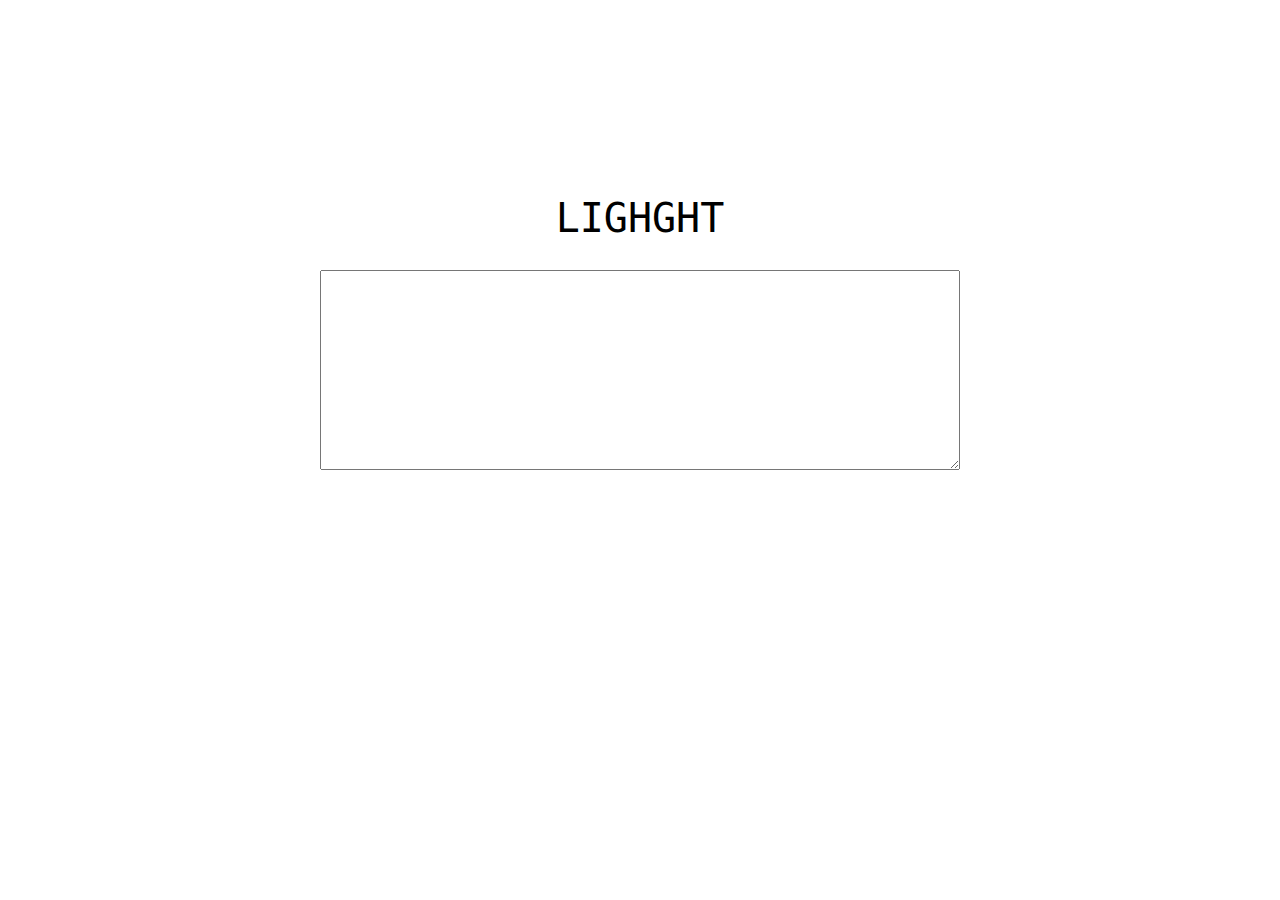
==== index.html @ e9623f9c "initial commit (oops)" ====
<!DOCTYPE html>
<html>
<head>
	<meta charset="utf-8">
	<meta name="viewport" content="width=device-width, initial-scale=1">
	<title>[[Insert Title]]</title>

	<meta name="description" content="[[Insert Description]]">
	<meta property="og:image" content="[[Insert Absolute Path]]">

	<link href="css/style.css" rel="stylesheet">
</head>

<body>

<h1 class="loud-voice">LIGHGHT</h1>

<textarea id="textfield" type="text">
</textarea>

<div id="result"></div>
	

<script src="static/silent-letters.js"></script>
<script>
	
	

	// Initialize the WebAssembly module
	Module().then((Module) => {
		console.log("We're inside.");

		// Create an instance of CMU_Dict
		const dict = new Module.CMU_Dict();

		const $textfield = document.querySelector('#textfield');
		$textfield.addEventListener('input', (event) => {
			const text = $textfield.value;
			const words = text.split(" ");
			console.log(words);

			let results = "";

			words.forEach((word) => {
				const pronunciations = dict.find_phones(word) || [""];
				console.log(pronunciations);

				const prefix = "<span class='silent-letters'>";
				const suffix = "</span>";

				const marked_word = Module.get_word_with_marked_silent_letters(word, pronunciations, prefix, suffix, false, "");

				results += marked_word + " ";
				console.log(marked_word);



			})

			
			document.querySelector('#result').innerHTML = results;
			$silentLetters = document.querySelectorAll('.silent-letters');
			$silentLetters.forEach((span) => {
				const clone = span.cloneNode(true);
				span.parentNode.insertBefore(clone, span.nextSibling)
			})
		

			
		})
		

		
  });
</script>
</body>

</html>
---- css/style.css ----
@import 'reset.css';
@import 'setup.css';

:root {
	--neutral-0: 		#FFFFFF;
	--neutral-20:		#FAFAFA;
	--neutral-30:		#F7F7F7;
	--neutral-50:		#F2F2F2;
	--neutral-100:		#E5E5E5;
	--neutral-200: 	#CCCCCC;
	--neutral-300: 	#B2B2B2;
	--neutral-400: 	#999999;
	--neutral-500:		#808080;
	--neutral-600:		#666666;
	--neutral-700:		#4D4D4D;
	--neutral-800:		#333333;
	--neutral-900:		#1A1A1A;
	--neutral-1000:	#000000;

	--bg-color: var(--neutral-0);
}

body {
	background-color: var(--bg-color);
	height: 100vh;
	display: flex;
	flex-direction: column;
	gap: 2rem;
	justify-content: center;
	align-items: center;
	font-family: monospace;
}

.silent-letters {
	background-color: lightcoral;
}

textarea, #result {
	width: max(50vw, 350px);
	min-height: max(20vh, 200px);
	font-family: monospace;
	font-size: 1.3rem;
	line-height: 1.5;

}

.loud-voice {
	font-size: 2.5rem;
}
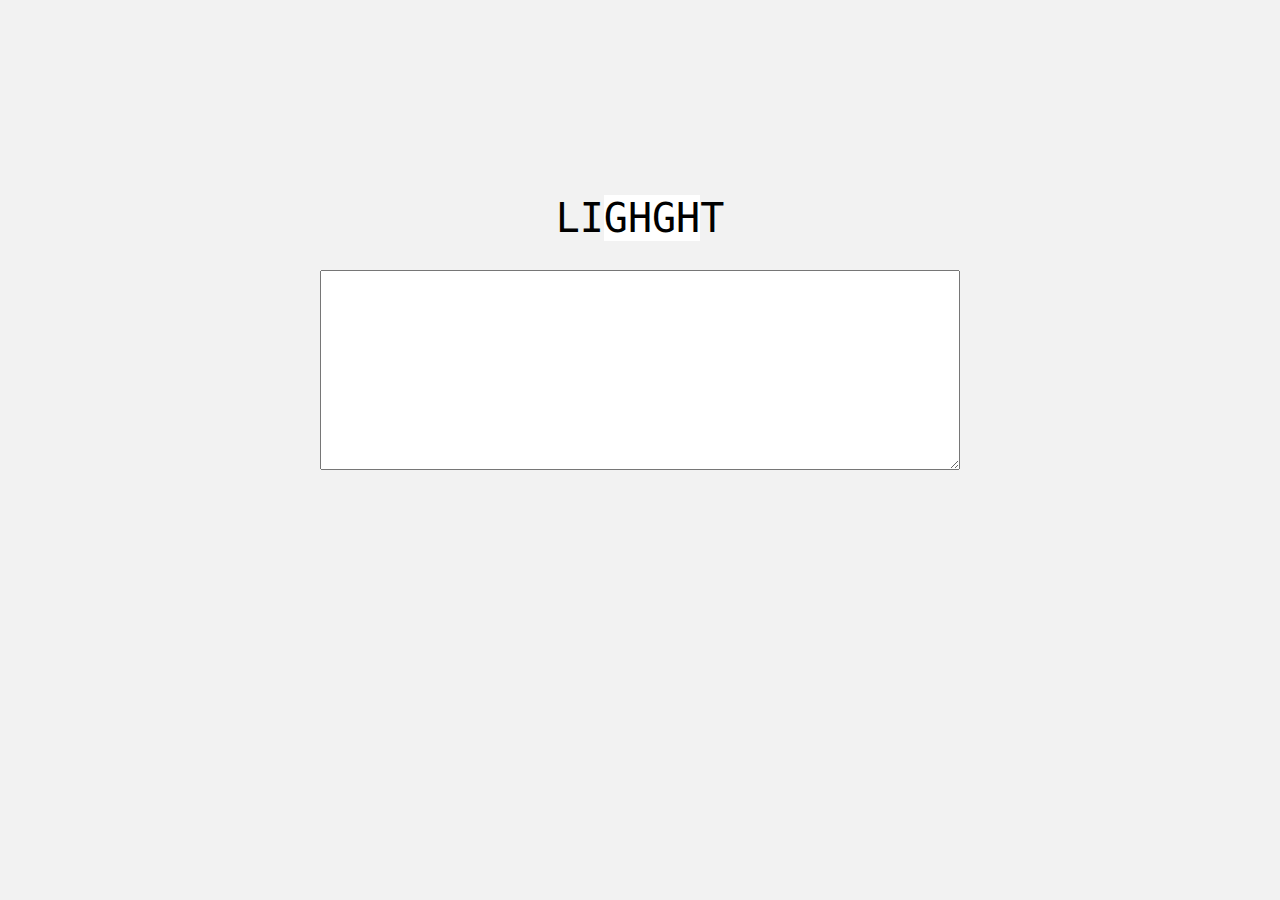
==== commit ec7f944c: "added silent cancer" ====
--- a/index.html
+++ b/index.html
@@ -13,7 +13,7 @@
 
 <body>
 
-<h1 class="loud-voice">LIGHGHT</h1>
+<h1 class="loud-voice">LI<span class='silent-letters'>GH</span><span class='silent-letters'>GH</span>T</h1>
 
 <textarea id="textfield" type="text">
 </textarea>
@@ -28,38 +28,46 @@
 
 	// Initialize the WebAssembly module
 	Module().then((Module) => {
-		console.log("We're inside.");
+
 
 		// Create an instance of CMU_Dict
 		const dict = new Module.CMU_Dict();
 
+		// split up textfield into words
 		const $textfield = document.querySelector('#textfield');
 		$textfield.addEventListener('input', (event) => {
 			const text = $textfield.value;
 			const words = text.split(" ");
-			console.log(words);
 
 			let results = "";
 
 			words.forEach((word) => {
-				const pronunciations = dict.find_phones(word) || [""];
-				console.log(pronunciations);
+				let pronunciations = "";
+				try {
+					pronunciations = dict.find_phones(word);
+				}
+				catch(error) {
+					console.error(word + " not found in dictionary.");
+				}
 
 				const prefix = "<span class='silent-letters'>";
 				const suffix = "</span>";
 
-				const marked_word = Module.get_word_with_marked_silent_letters(word, pronunciations, prefix, suffix, false, "");
-
+				let marked_word = word;
+				if (pronunciations) {
+					try {
+						marked_word = Module.get_word_with_marked_silent_letters(word, pronunciations, prefix, suffix, false, "");
+					}
+					catch(error) {
+						console.error("Unable to find silent letters in: " + word);
+					}
+				}
 				results += marked_word + " ";
-				console.log(marked_word);
-
-
-
 			})
 
 			
-			document.querySelector('#result').innerHTML = results;
-			$silentLetters = document.querySelectorAll('.silent-letters');
+			result.innerHTML = results;
+			$silentLetters = result.querySelectorAll('.silent-letters');
 			$silentLetters.forEach((span) => {
 				const clone = span.cloneNode(true);
 				span.parentNode.insertBefore(clone, span.nextSibling)
@@ -68,6 +76,25 @@
 
 			
 		})
+
+		// Function to handle the event
+		function silentCancer() {
+			silentLetterSpans = document.querySelectorAll('.silent-letters');
+			randomIndex = Math.floor(Math.random() * silentLetterSpans.length)
+			cancer = silentLetterSpans[randomIndex];
+			const clone = cancer.cloneNode(true);
+			cancer.parentNode.insertBefore(clone, cancer.nextSibling)
+		}
+
+		// Check every second (1000 milliseconds)
+		setInterval(() => {
+			// Generate a random number between 0 and 99
+			const randomChance = Math.floor(Math.random() * 100);
+
+			if (randomChance < 20) {
+				silentCancer();
+			}
+		}, 1000);
 		
 
 		
--- a/css/style.css
+++ b/css/style.css
@@ -17,7 +17,7 @@
 	--neutral-900:		#1A1A1A;
 	--neutral-1000:	#000000;
 
-	--bg-color: var(--neutral-0);
+	--bg-color: var(--neutral-50);
 }
 
 body {
@@ -32,7 +32,7 @@
 }
 
 .silent-letters {
-	background-color: lightcoral;
+	background-color: white;
 }
 
 textarea, #result {
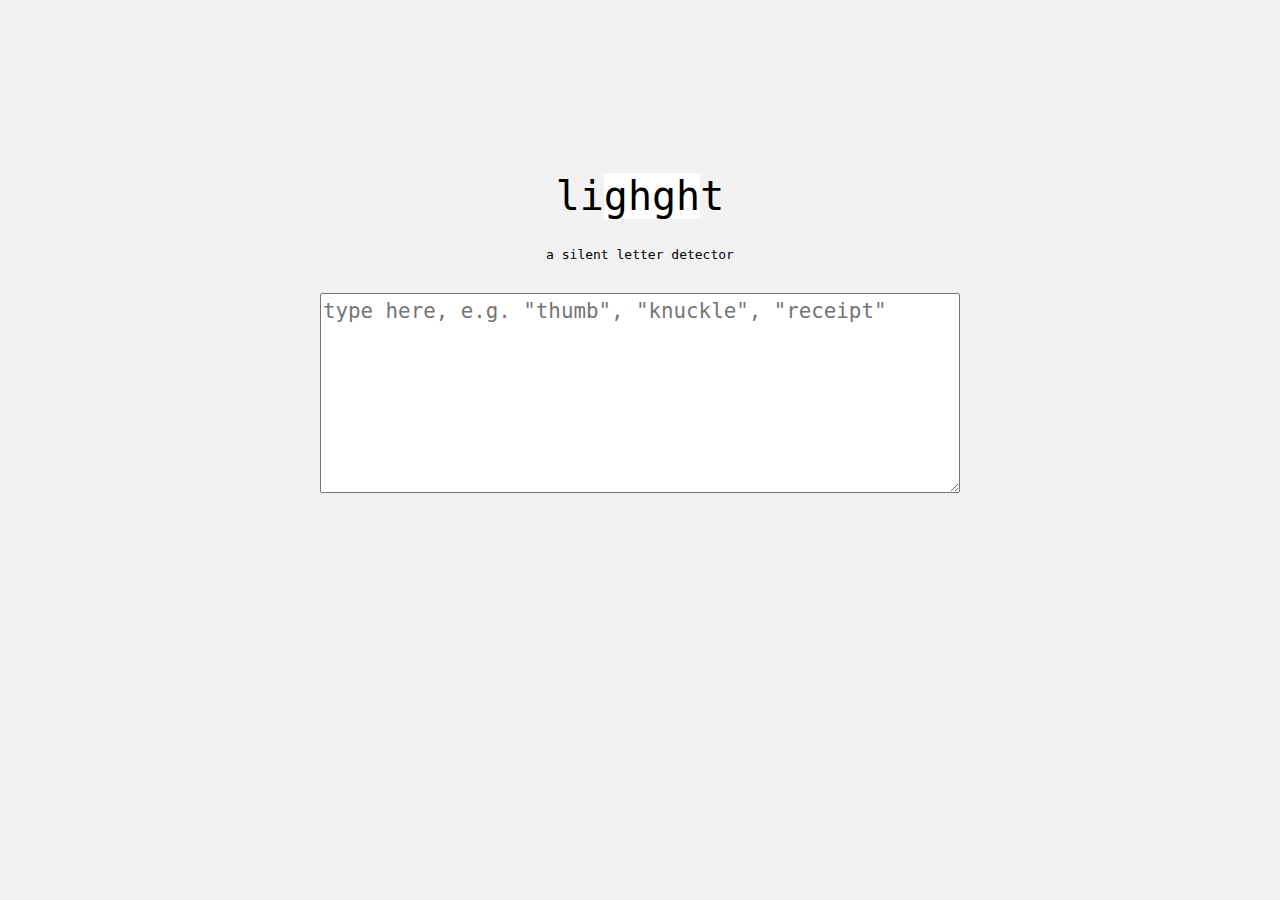
==== commit 4d385b3b: "added wikipedia clone" ====
--- a/index.html
+++ b/index.html
@@ -3,9 +3,9 @@
 <head>
 	<meta charset="utf-8">
 	<meta name="viewport" content="width=device-width, initial-scale=1">
-	<title>[[Insert Title]]</title>
+	<title>lighght</title>
 
-	<meta name="description" content="[[Insert Description]]">
+	<meta name="description" content="A Silent Letter Detector">
 	<meta property="og:image" content="[[Insert Absolute Path]]">
 
 	<link href="css/style.css" rel="stylesheet">
@@ -13,9 +13,11 @@
 
 <body>
 
-<h1 class="loud-voice">LI<span class='silent-letters'>GH</span><span class='silent-letters'>GH</span>T</h1>
+<h1 class="loud-voice">li<span class='silent-letter-container'><span class='silent-letters'>gh</span><span class='silent-letters'>gh</span></span>t</h1>
+<p>a silent letter detector</p>
 
-<textarea id="textfield" type="text">
+<textarea id="textfield" type="text" placeholder='type here, e.g. "thumb", "knuckle", "receipt"'
+>
 </textarea>
 
 <div id="result"></div>
@@ -50,8 +52,8 @@
 					console.error(word + " not found in dictionary.");
 				}
 
-				const prefix = "<span class='silent-letters'>";
-				const suffix = "</span>";
+				const prefix = "<span class='silent-letter-container'><span class='silent-letters'>";
+				const suffix = "</span></span>";
 
 				let marked_word = word;
 				if (pronunciations) {
@@ -77,24 +79,7 @@
 			
 		})
 
-		// Function to handle the event
-		function silentCancer() {
-			silentLetterSpans = document.querySelectorAll('.silent-letters');
-			randomIndex = Math.floor(Math.random() * silentLetterSpans.length)
-			cancer = silentLetterSpans[randomIndex];
-			const clone = cancer.cloneNode(true);
-			cancer.parentNode.insertBefore(clone, cancer.nextSibling)
-		}
-
-		// Check every second (1000 milliseconds)
-		setInterval(() => {
-			// Generate a random number between 0 and 99
-			const randomChance = Math.floor(Math.random() * 100);
-
-			if (randomChance < 20) {
-				silentCancer();
-			}
-		}, 1000);
+		
 		
 
 		
--- a/css/style.css
+++ b/css/style.css
@@ -33,6 +33,7 @@
 
 .silent-letters {
 	background-color: white;
+	cursor: pointer;
 }
 
 textarea, #result {
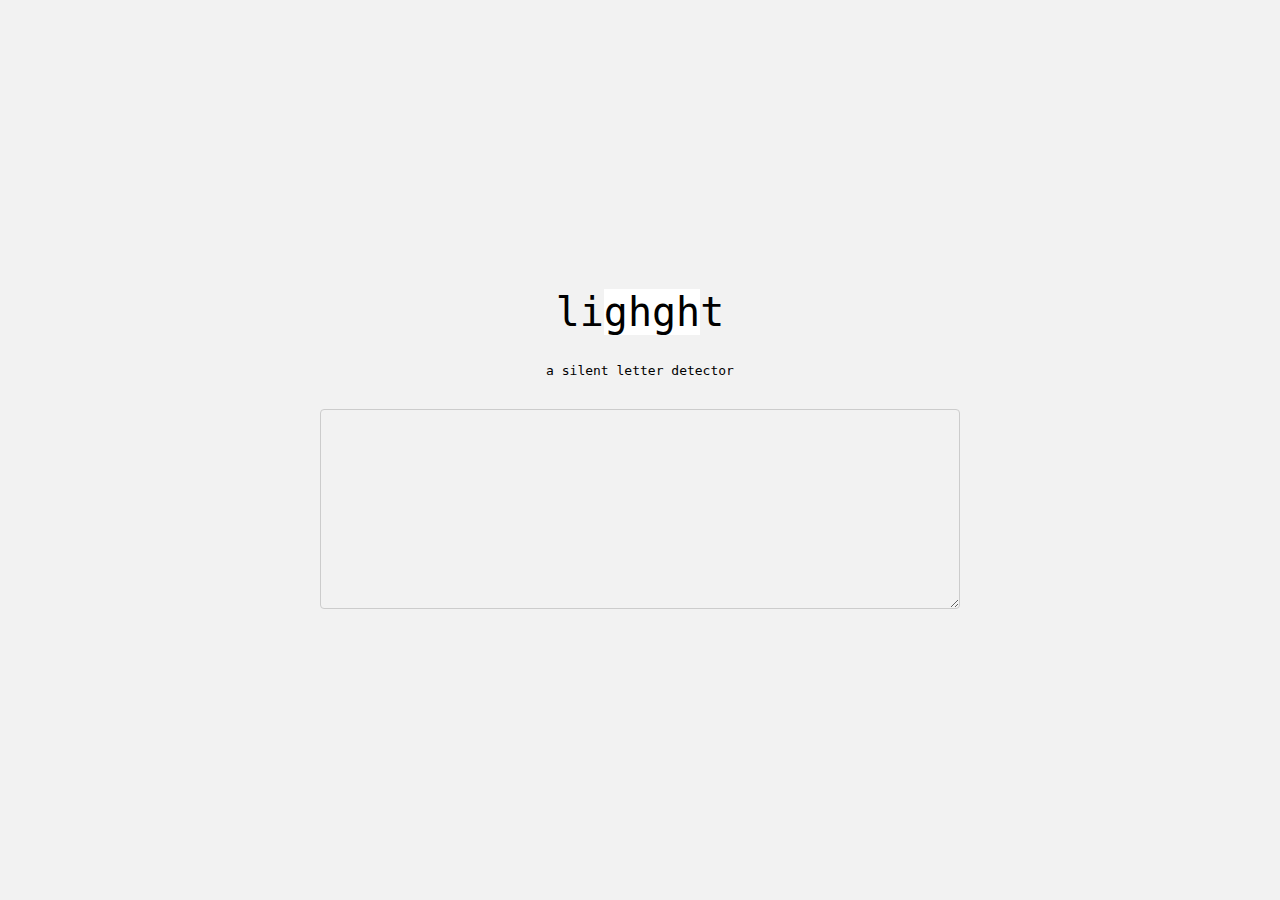
==== commit 7f1e3255: "highlighting inside textarea" ====
--- a/index.html
+++ b/index.html
@@ -16,67 +16,105 @@
 <h1 class="loud-voice">li<span class='silent-letter-container'><span class='silent-letters'>gh</span><span class='silent-letters'>gh</span></span>t</h1>
 <p>a silent letter detector</p>
 
-<textarea id="textfield" type="text" placeholder='type here, e.g. "thumb", "knuckle", "receipt"'
->
-</textarea>
-
-<div id="result"></div>
+<div id="textfield" contenteditable="true"></div>
 	
 
 <script src="static/silent-letters.js"></script>
 <script>
 	
-	
+	const textfield = document.querySelector('#textfield')
+	let dict;
+
+	function markSilentLetters(text, Module) {
+		// get cursor position
+		const cursorPosition = getCursorPosition();
+
+		// Match words and whitespace/newline sequences separately
+    	const wordsAndSpaces = text.match(/(\S+|\s+)/g);
+		// Process only the words, leaving whitespace/newlines untouched
+		const processedTokens = wordsAndSpaces.map(token => {
+			if (/\S/.test(token)) {
+				// Token is a token (non-whitespace), process it
+				let marked_word = token;
+				try {
+					pronunciation = dict.find_phones(token);
+					const prefix = "<span class='silent-letter-container'><span class='silent-letters'>";
+					const suffix = "</span></span>";
+					marked_word = Module.get_word_with_marked_silent_letters(token, pronunciation, prefix, suffix, false, "");
+
+				}
+				catch(error) {
+					// console.error(token + " not found in dictionary.");
+				}
+
+				return marked_word; // Replace with your processing logic
+			}
+			// Token is whitespace/newline, leave it as is
+			return token;
+		});
+
+    	// Recombine tokens to form the original structure
+		textfield.innerHTML = processedTokens.join('');
+		setCursorPosition(cursorPosition);
+	}
+
+
+	function getCursorPosition() {
+		const selection = window.getSelection(); // wharever is selected...
+		if (!selection.rangeCount) return null; // exit if nothing selected
+
+		const range = selection.getRangeAt(0);
+		const preCaretRange = range.cloneRange();
+		preCaretRange.selectNodeContents(textfield);
+		preCaretRange.setEnd(range.endContainer, range.endOffset);
+
+		return preCaretRange.toString().length; // the cursor's character index
+	}
+
+	function setCursorPosition(position) {
+		const selection = window.getSelection();
+		const range = document.createRange();
+		let charCount = 0;
+
+		function traverseNodes(node) {
+			if (node.nodeType === Node.TEXT_NODE) {
+				const nextCharCount = charCount + node.textContent.length;
+				if (position <= nextCharCount) {
+				range.setStart(node, position - charCount);
+				range.collapse(true);
+				return true;
+				}
+				charCount = nextCharCount;
+			} else {
+				for (let i = 0; i < node.childNodes.length; i++) {
+				if (traverseNodes(node.childNodes[i])) return true;
+				}
+			}
+			return false;
+		}
+
+		traverseNodes(textfield);
+		selection.removeAllRanges();
+		selection.addRange(range);
+	}
 
 	// Initialize the WebAssembly module
 	Module().then((Module) => {
-
+		console.log("module initialized")
 
 		// Create an instance of CMU_Dict
-		const dict = new Module.CMU_Dict();
+		dict = new Module.CMU_Dict();
+		console.log("dictionary initialized")
 
-		// split up textfield into words
-		const $textfield = document.querySelector('#textfield');
-		$textfield.addEventListener('input', (event) => {
-			const text = $textfield.value;
-			const words = text.split(" ");
+		textfield.addEventListener('input', (event) => {
+			markSilentLetters(textfield.innerText, Module);
 
-			let results = "";
-
-			words.forEach((word) => {
-				let pronunciations = "";
-				try {
-					pronunciations = dict.find_phones(word);
-				}
-				catch(error) {
-					console.error(word + " not found in dictionary.");
-				}
-
-				const prefix = "<span class='silent-letter-container'><span class='silent-letters'>";
-				const suffix = "</span></span>";
-
-				let marked_word = word;
-				if (pronunciations) {
-					try {
-						marked_word = Module.get_word_with_marked_silent_letters(word, pronunciations, prefix, suffix, false, "");
-					}
-					catch(error) {
-						console.error("Unable to find silent letters in: " + word);
-					}
-				}
-				results += marked_word + " ";
-			})
-
-			
-			result.innerHTML = results;
-			$silentLetters = result.querySelectorAll('.silent-letters');
-			$silentLetters.forEach((span) => {
-				const clone = span.cloneNode(true);
-				span.parentNode.insertBefore(clone, span.nextSibling)
-			})
-		
-
-			
+			// now double them
+			//$silentLetters = result.querySelectorAll('.silent-letters');
+			//$silentLetters.forEach((span) => {
+				//const clone = span.cloneNode(true);
+				//span.parentNode.insertBefore(clone, span.nextSibling)
+			//})
 		})
 
 		
--- a/css/style.css
+++ b/css/style.css
@@ -36,12 +36,24 @@
 	cursor: pointer;
 }
 
-textarea, #result {
-	width: max(50vw, 350px);
-	min-height: max(20vh, 200px);
+#textfield {
+	display: inline-block;
 	font-family: monospace;
 	font-size: 1.3rem;
 	line-height: 1.5;
+
+	width: max(50vw, 350px);
+	min-height: max(20vh, 200px);
+
+	padding: 8px;
+	/* weirdly, this *needs* to be inline-block and not block for new-lines to work correctly   */
+	border: 1px solid #ccc;
+	border-radius: 4px;
+	font-family: Arial, sans-serif;
+	white-space: pre-wrap; /* preserve spaces and newlines */
+	word-wrap: break-word; /* for long words */
+	overflow-y: auto;
+	resize: vertical; /* allow manual resizing */
 
 }
 
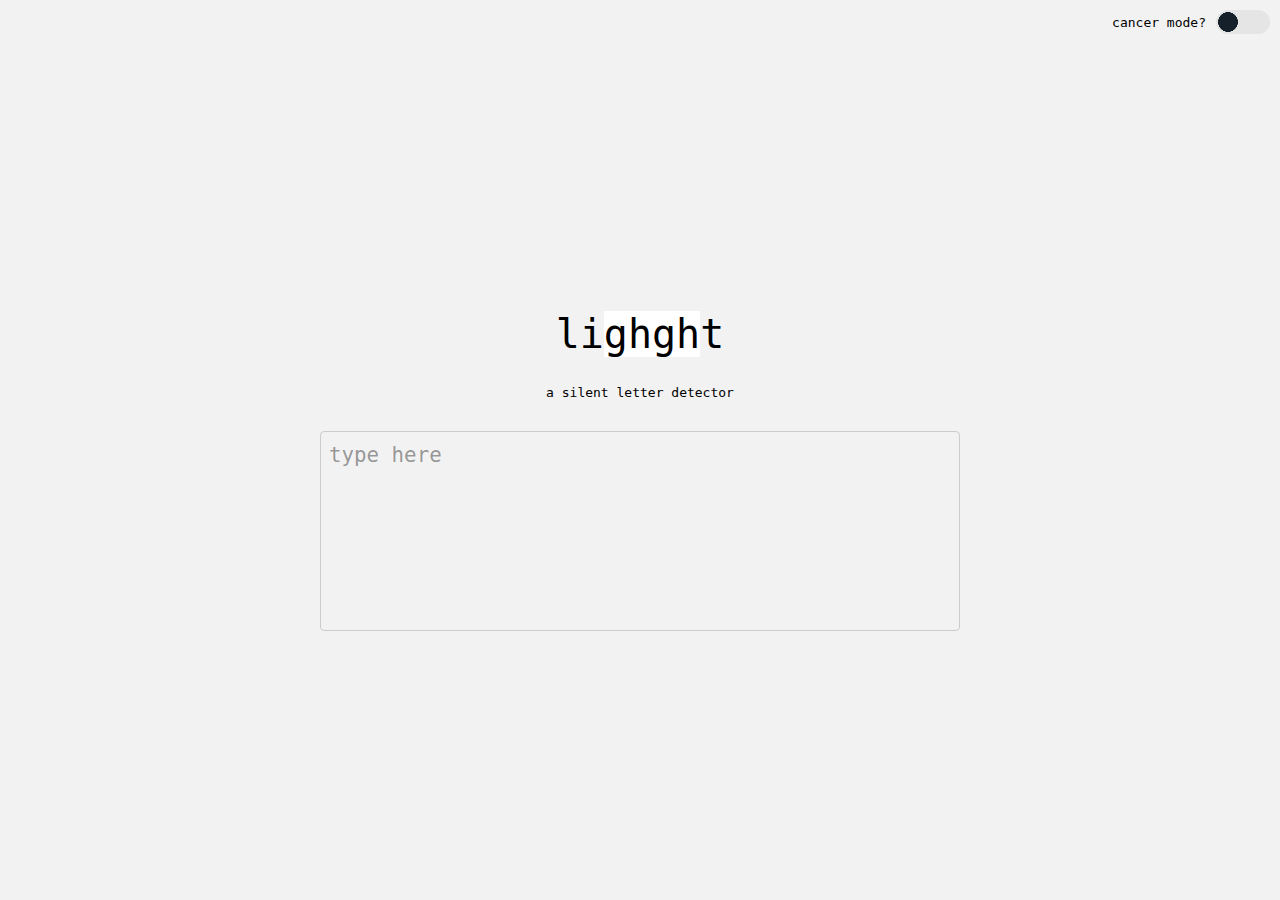
==== commit e7e50500: "mode option slider" ====
--- a/index.html
+++ b/index.html
@@ -9,14 +9,29 @@
 	<meta property="og:image" content="[[Insert Absolute Path]]">
 
 	<link href="css/style.css" rel="stylesheet">
+	
+	<script src="static/cancer.js"></script>
 </head>
 
 <body>
 
-<h1 class="loud-voice">li<span class='silent-letter-container'><span class='silent-letters'>gh</span><span class='silent-letters'>gh</span></span>t</h1>
-<p>a silent letter detector</p>
+<header>
+	<!--
+	<label class="slider-option"><span>lighght mode?</span>
+		<input id="lighght-mode" type="checkbox">
+	</label>
+	-->
+	<label class="slider-option"><span>cancer mode?</span>
+		 <input id="cancer-mode" type="checkbox">
+	</label>
+</header>
 
-<div id="textfield" contenteditable="true"></div>
+<main>
+	<h1 class="loud-voice">li<span class='silent-letter-container'><span class='silent-letters'>gh</span><span class='silent-letters'>gh</span></span>t</h1>
+	<p>a silent letter detector</p>
+	
+	<span id="textfield" contenteditable="true" data-placeholder="type here" spellcheck="false"></span>
+</main>
 	
 
 <script src="static/silent-letters.js"></script>
@@ -26,6 +41,7 @@
 	let dict;
 
 	function markSilentLetters(text, Module) {
+
 		// get cursor position
 		const cursorPosition = getCursorPosition();
 
@@ -52,7 +68,6 @@
 			// Token is whitespace/newline, leave it as is
 			return token;
 		});
-
     	// Recombine tokens to form the original structure
 		textfield.innerHTML = processedTokens.join('');
 		setCursorPosition(cursorPosition);
@@ -98,6 +113,21 @@
 		selection.addRange(range);
 	}
 
+
+
+	const cancerMode = document.querySelector('#cancer-mode');
+	const lighghtMode = document.querySelector('#lighght-mode');
+
+	let intervalID;
+	cancerMode.addEventListener('change', (event) => {
+		if (cancerMode.checked) {
+			intervalID = cancerInterval(10, 300);
+		}
+		else{
+			clearInterval(intervalID);
+		}
+	})
+
 	// Initialize the WebAssembly module
 	Module().then((Module) => {
 		console.log("module initialized")
@@ -107,18 +137,29 @@
 		console.log("dictionary initialized")
 
 		textfield.addEventListener('input', (event) => {
-			markSilentLetters(textfield.innerText, Module);
+			if(textfield.innerText.trim().length > 0) {
+				markSilentLetters(textfield.innerText, Module);
+			}
+			else{
+				textfield.innerHTML = "";
+			}
 
-			// now double them
-			//$silentLetters = result.querySelectorAll('.silent-letters');
-			//$silentLetters.forEach((span) => {
-				//const clone = span.cloneNode(true);
-				//span.parentNode.insertBefore(clone, span.nextSibling)
-			//})
+			/**
+			// cancer mode
+			if(lighghtMode.checked) {
+				$silentLetters = textfield.querySelectorAll('.silent-letters');
+				$silentLetters.forEach((span) => {
+					const clone = span.cloneNode(true);
+					span.parentNode.insertBefore(clone, span.nextSibling)
+				})
+			}
+			*/
+			
+			
 		})
 
 		
-		
+	
 
 		
   });
--- a/css/style.css
+++ b/css/style.css
@@ -18,17 +18,31 @@
 	--neutral-1000:	#000000;
 
 	--bg-color: var(--neutral-50);
+	--border: var(--neutral-700);
+	--green: #E0FFDD;
 }
 
 body {
 	background-color: var(--bg-color);
-	height: 100vh;
+	min-height: 100vh;
+	font-family: monospace;
+	display: flex;
+	flex-direction: column;
+}
+
+header {
+	display: flex;
+	justify-content: flex-end;
+}
+
+main {
+	min-height: 100%;
+	flex-grow: 2;
 	display: flex;
 	flex-direction: column;
 	gap: 2rem;
 	justify-content: center;
 	align-items: center;
-	font-family: monospace;
 }
 
 .silent-letters {
@@ -49,13 +63,59 @@
 	/* weirdly, this *needs* to be inline-block and not block for new-lines to work correctly   */
 	border: 1px solid #ccc;
 	border-radius: 4px;
-	font-family: Arial, sans-serif;
 	white-space: pre-wrap; /* preserve spaces and newlines */
 	word-wrap: break-word; /* for long words */
 	overflow-y: auto;
-	resize: vertical; /* allow manual resizing */
+	/* resize: vertical; */
 
 }
+
+#textfield:focus {
+	/* border:  */
+}
+
+#textfield:empty::before {
+	content: attr(data-placeholder);
+	color: #00000066;
+}
+
+.slider-option{
+	display: flex;
+	align-items: center;
+}
+
+/* from https://codepen.io/t_afif/pen/rNpJaZY */
+input[type="checkbox"] {
+	--s: 20px; /* adjust this to control the size*/
+	
+	--_g: radial-gradient(calc(var(--s)/2),#15202a 96%,#0000); /* the color of the circle here */
+	height: var(--s);
+	aspect-ratio: 2.5;
+	width: auto; /* some browsers need this */
+	border-radius: var(--s);
+	padding: calc(var(--s)/10);
+	margin: calc(var(--s)/2);
+	display: grid;
+	cursor: pointer;
+	background: var(--neutral-100); /* the red color */
+	box-sizing: content-box;
+	overflow: hidden;
+	transition: .3s .1s;
+	-webkit-appearance: none;
+	-moz-appearance: none;
+	appearance: none;
+ }
+ input[type="checkbox"]:before,
+ input[type="checkbox"]:after{
+	content: "";
+	grid-area: 1/1;
+	transition: .3s;
+	background: var(--_g) var(--_p,0%)/var(--s) 100% no-repeat;
+ }
+ input[type="checkbox"]:checked {
+	/* background-color: var(--green); */
+	--_p: 100%;
+ }
 
 .loud-voice {
 	font-size: 2.5rem;
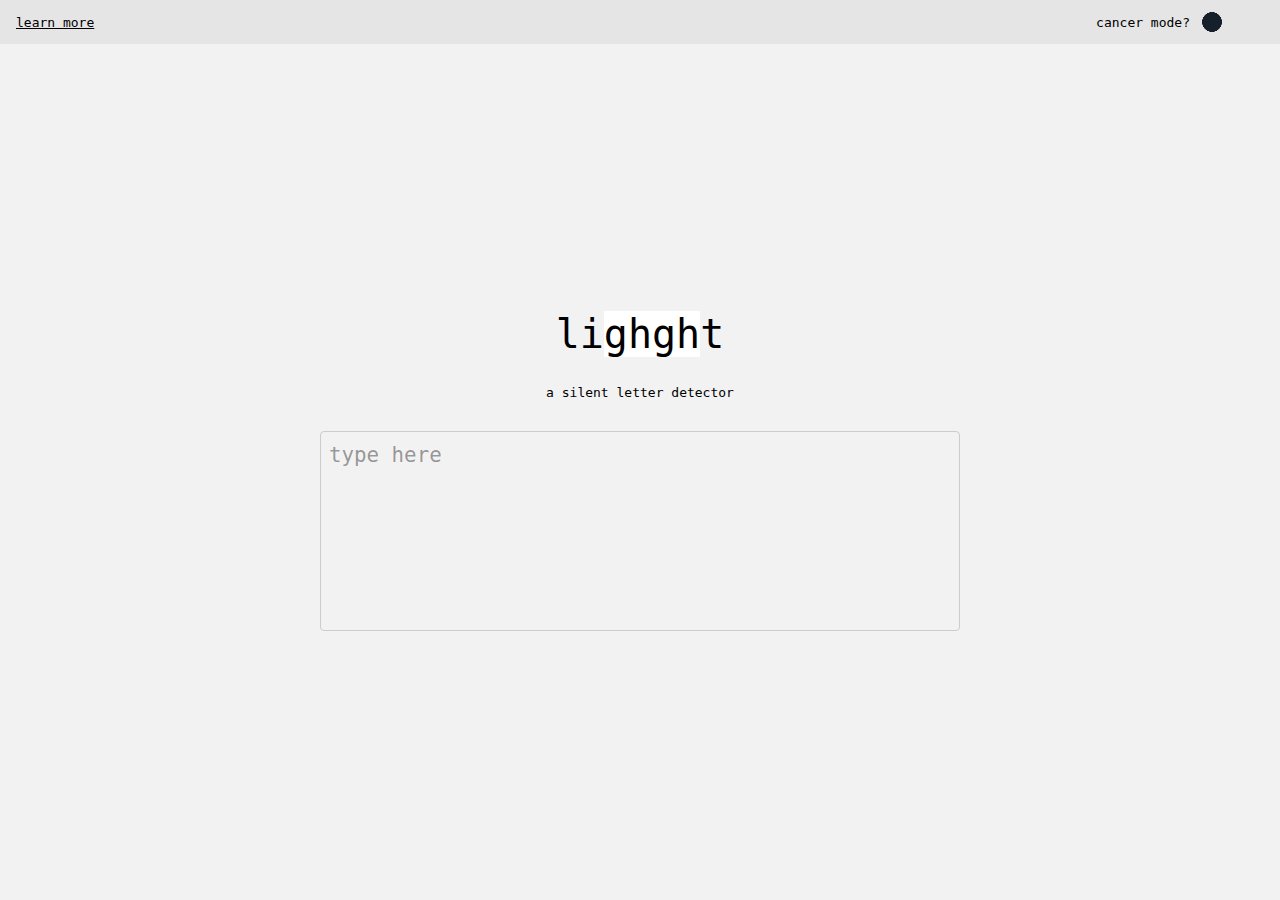
==== commit 566ab67a: "added link" ====
--- a/index.html
+++ b/index.html
@@ -21,9 +21,20 @@
 		<input id="lighght-mode" type="checkbox">
 	</label>
 	-->
-	<label class="slider-option"><span>cancer mode?</span>
-		 <input id="cancer-mode" type="checkbox">
-	</label>
+	<inner-column>
+		<ul class="topbar">
+			<li>
+				<a href="wikipedia-lighght.html">learn more</a>
+			</li>
+			<li>
+				<label class="slider-option"><span>cancer mode?</span>
+					<input id="cancer-mode" type="checkbox">
+				</label>
+			</li>
+		</ul>
+	</inner-column>
+	
+	
 </header>
 
 <main>
--- a/css/style.css
+++ b/css/style.css
@@ -30,9 +30,20 @@
 	flex-direction: column;
 }
 
+inner-column {
+	padding-inline: 1rem;
+	max-width: 1600px;
+	margin-inline: auto;
+}
+
 header {
+	background-color: var(--neutral-100);
+}
+.topbar {
 	display: flex;
-	justify-content: flex-end;
+	justify-content: space-between;
+	align-items: center;
+	
 }
 
 main {
